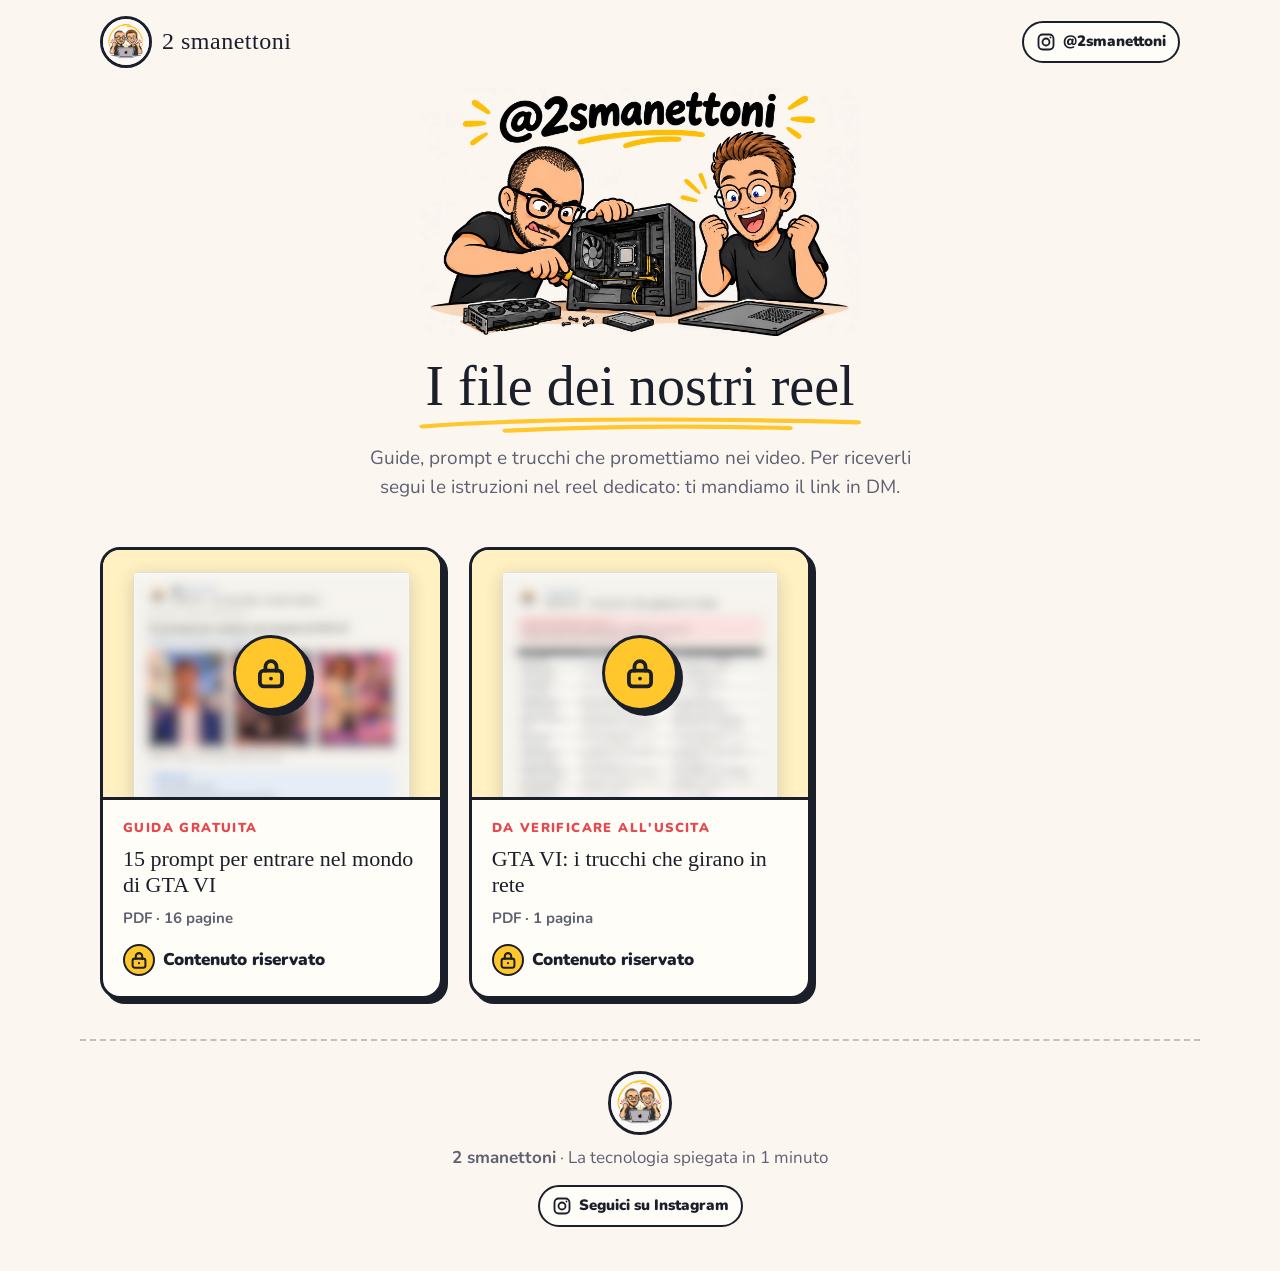
==== index.html @ 3a38d05f "Sito 2 smanettoni Home con copertine sfocate e popup, pagine riservate p/<id>/ con anteprima e downl" ====
<!doctype html>
<html lang="it">
<head>
<meta charset="utf-8">
<meta name="viewport" content="width=device-width, initial-scale=1">
<title>2 smanettoni · La tecnologia spiegata in 1 minuto</title>
<meta name="description" content="Guide e file gratuiti dei reel di @2smanettoni: la tecnologia spiegata in 1 minuto.">
<meta name="theme-color" content="#FCF6F1">
<link rel="icon" href="assets/favicon.png">
<link rel="apple-touch-icon" href="assets/favicon.png">
<meta property="og:type" content="website">
<meta property="og:locale" content="it_IT">
<meta property="og:site_name" content="2 smanettoni">
<meta property="og:title" content="2 smanettoni · La tecnologia spiegata in 1 minuto">
<meta property="og:description" content="Guide e file gratuiti dei reel di @2smanettoni: la tecnologia spiegata in 1 minuto.">
<meta property="og:url" content="https://0x8e5afe.github.io/2smanettoni-website/">
<meta property="og:image" content="https://0x8e5afe.github.io/2smanettoni-website/assets/banner.jpg">
<meta name="twitter:card" content="summary_large_image">
<link rel="preconnect" href="https://fonts.googleapis.com">
<link rel="preconnect" href="https://fonts.gstatic.com" crossorigin>
<link href="https://fonts.googleapis.com/css2?family=Permanent+Marker&family=Nunito:wght@400;700;900&display=swap" rel="stylesheet">
<link rel="stylesheet" href="assets/style.css?v=1f679ff5">
<!-- Privacy-friendly analytics by Plausible -->
<script async src="https://stats.byreference.net/js/pa-OYn9YDxo6S1acWB1VPNhb.js"></script>
<script>
  window.plausible=window.plausible||function(){(plausible.q=plausible.q||[]).push(arguments)},plausible.init=plausible.init||function(i){plausible.o=i||{}};
  plausible.init()
</script>
</head>
<body class="home">
<header class="topbar">
  <a class="brand" href="">
    <img src="assets/logo.png" alt="" width="52" height="52">
    <span>2 smanettoni</span>
  </a>
  <a class="ig" href="https://www.instagram.com/2smanettoni/" target="_blank" rel="noopener"><svg viewBox="0 0 24 24" aria-hidden="true"><rect x="3" y="3" width="18" height="18" rx="5"/><circle cx="12" cy="12" r="4.2"/><circle cx="17.4" cy="6.6" r="1.1" class="dot"/></svg><span>@2smanettoni</span></a>
</header>
<main>
  <section class="hero">
    <img class="banner" src="assets/banner.jpg" alt="I due smanettoni al lavoro su un PC aperto" width="1672" height="941">
    <h1>I file dei nostri reel<svg class="scribble" viewBox="0 0 300 24" preserveAspectRatio="none" aria-hidden="true"><path d="M4 15 C 70 6, 160 4, 296 10" /><path d="M60 20 C 120 15, 190 14, 250 17" /></svg></h1>
    <p class="lead">Guide, prompt e trucchi che promettiamo nei video. Per riceverli segui le istruzioni nel reel dedicato: ti mandiamo il link in DM.</p>
  </section>
  <section class="list" aria-label="Contenuti">
    <button class="card" type="button" data-locked="15 prompt per entrare nel mondo di GTA VI">
      <span class="thumb"><img src="assets/blur/prompt-gta6.jpg" alt="" loading="lazy"><span class="lock"><svg viewBox="0 0 24 24" aria-hidden="true"><rect x="5" y="10.5" width="14" height="10" rx="2.5"/><path d="M8.5 10.5V8a3.5 3.5 0 0 1 7 0v2.5"/><circle cx="12" cy="15.5" r="1.2" class="dot"/></svg></span></span>
      <span class="card-body">
        <span class="kicker">Guida gratuita</span>
        <span class="card-title">15 prompt per entrare nel mondo di GTA VI</span>
        <span class="meta">PDF · 16 pagine</span>
        <span class="card-cta"><svg viewBox="0 0 24 24" aria-hidden="true"><rect x="5" y="10.5" width="14" height="10" rx="2.5"/><path d="M8.5 10.5V8a3.5 3.5 0 0 1 7 0v2.5"/><circle cx="12" cy="15.5" r="1.2" class="dot"/></svg><span>Contenuto riservato</span></span>
      </span>
    </button>
    <button class="card" type="button" data-locked="GTA VI: i trucchi che girano in rete">
      <span class="thumb"><img src="assets/blur/trucchi-gta6.jpg" alt="" loading="lazy"><span class="lock"><svg viewBox="0 0 24 24" aria-hidden="true"><rect x="5" y="10.5" width="14" height="10" rx="2.5"/><path d="M8.5 10.5V8a3.5 3.5 0 0 1 7 0v2.5"/><circle cx="12" cy="15.5" r="1.2" class="dot"/></svg></span></span>
      <span class="card-body">
        <span class="kicker">Da verificare all&#39;uscita</span>
        <span class="card-title">GTA VI: i trucchi che girano in rete</span>
        <span class="meta">PDF · 1 pagina</span>
        <span class="card-cta"><svg viewBox="0 0 24 24" aria-hidden="true"><rect x="5" y="10.5" width="14" height="10" rx="2.5"/><path d="M8.5 10.5V8a3.5 3.5 0 0 1 7 0v2.5"/><circle cx="12" cy="15.5" r="1.2" class="dot"/></svg><span>Contenuto riservato</span></span>
      </span>
    </button>
  </section>
</main>
<footer class="footer">
  <img src="assets/logo.png" alt="" width="64" height="64">
  <p><strong>2 smanettoni</strong> · La tecnologia spiegata in 1 minuto</p>
  <a class="ig" href="https://www.instagram.com/2smanettoni/" target="_blank" rel="noopener"><svg viewBox="0 0 24 24" aria-hidden="true"><rect x="3" y="3" width="18" height="18" rx="5"/><circle cx="12" cy="12" r="4.2"/><circle cx="17.4" cy="6.6" r="1.1" class="dot"/></svg><span>Seguici su Instagram</span></a>
</footer>
<dialog class="modal" aria-labelledby="modal-title">
  <span class="modal-icon"><svg viewBox="0 0 24 24" aria-hidden="true"><rect x="3" y="3" width="18" height="18" rx="5"/><path d="M3 8.5h18"/><path d="M8 3l3 5.5"/><path d="M13.5 3l3 5.5"/><path d="M10.5 12.2v5l4.3-2.5z" class="dot"/></svg></span>
  <p class="kicker modal-file"></p>
  <h2 id="modal-title">Contenuto riservato</h2>
  <p>Per vedere e scaricare questo contenuto segui le istruzioni nel reel dedicato: ti mandiamo il link in DM.</p>
  <div class="modal-actions">
    <a class="btn btn-main" href="https://www.instagram.com/2smanettoni/" target="_blank" rel="noopener"><svg viewBox="0 0 24 24" aria-hidden="true"><rect x="3" y="3" width="18" height="18" rx="5"/><circle cx="12" cy="12" r="4.2"/><circle cx="17.4" cy="6.6" r="1.1" class="dot"/></svg><span>Vai ai nostri reel</span></a>
    <button class="btn btn-ghost" type="button" data-close>Ho capito</button>
  </div>
</dialog>
<script src="assets/home.js?v=65718418"></script>
</body>
</html>
---- assets/style.css ----
:root {
  --bianchino: #FCF6F1;
  --carta: #FFFDF8;
  --inchiostro: #1B1F2A;
  --grigio: #5D6170;
  --giallo: #FFC72C;
  --giallo-tenue: #FFF1C2;
  --rosso: #E5484D;
  --bordo: 3px solid var(--inchiostro);
  --ombra: 5px 5px 0 var(--inchiostro);
  --marker: "Permanent Marker", "Comic Sans MS", cursive;
  --testo: "Nunito", system-ui, -apple-system, sans-serif;
}

* { box-sizing: border-box; }
html { -webkit-text-size-adjust: 100%; }
body {
  margin: 0;
  background: var(--bianchino);
  color: var(--inchiostro);
  font-family: var(--testo);
  font-size: 17px;
  line-height: 1.55;
}
img { display: block; max-width: 100%; height: auto; }
a { color: inherit; }
svg { fill: none; stroke: currentColor; stroke-width: 2.2; stroke-linecap: round; stroke-linejoin: round; }

/* Barra in alto */
.topbar {
  display: flex; align-items: center; justify-content: space-between; gap: 12px;
  max-width: 1120px; margin: 0 auto; padding: 16px 20px;
}
.brand { display: flex; align-items: center; gap: 10px; text-decoration: none; }
.brand img { width: 52px; height: 52px; border-radius: 50%; border: var(--bordo); background: #fff; }
.brand span { font-family: var(--marker); font-size: 24px; letter-spacing: .5px; }
.ig {
  display: inline-flex; align-items: center; gap: 7px;
  font-weight: 900; font-size: 15px; text-decoration: none;
  padding: 7px 12px; border-radius: 999px; border: 2px solid var(--inchiostro); background: var(--carta);
}
.ig svg { width: 20px; height: 20px; }
.ig .dot { fill: currentColor; stroke: none; }
.ig:hover { background: var(--giallo-tenue); }

/* Sottolineatura a pennarello */
h1 { position: relative; display: inline-block; font-family: var(--marker); font-weight: 400; line-height: 1.15; margin: 0 0 22px; }
.scribble { position: absolute; left: -2%; bottom: -16px; width: 104%; height: 20px; stroke: var(--giallo); stroke-width: 5; }
.kicker { margin: 0 0 8px; font-weight: 900; font-size: 13px; letter-spacing: 1.4px; text-transform: uppercase; color: var(--rosso); }
.meta { margin: 0; font-weight: 700; color: var(--grigio); font-size: 15px; }

/* Bottoni */
.btn {
  display: inline-flex; align-items: center; justify-content: center; gap: 10px;
  font: 900 18px/1 var(--testo); color: var(--inchiostro); text-decoration: none; cursor: pointer;
  padding: 16px 24px; border-radius: 14px; border: var(--bordo);
  transition: transform .12s ease, box-shadow .12s ease;
}
.btn svg { width: 24px; height: 24px; stroke-width: 2.6; }
.btn-main { background: var(--giallo); box-shadow: var(--ombra); }
.btn-main:hover { transform: translate(-1px, -1px); box-shadow: 6px 6px 0 var(--inchiostro); }
.btn-main:active { transform: translate(4px, 4px); box-shadow: 1px 1px 0 var(--inchiostro); }
.btn-ghost { background: var(--carta); }
.btn-ghost:hover { background: var(--giallo-tenue); }
.btn:focus-visible, .card:focus-visible, .ig:focus-visible { outline: 3px solid var(--rosso); outline-offset: 3px; }

/* Home */
.home main { max-width: 1120px; margin: 0 auto; padding: 0 20px; }
.hero { text-align: center; padding: 4px 0 30px; }
.banner { width: min(80%, 440px); margin: 0 auto 18px; border-radius: 22px; }
.hero h1 { font-size: clamp(34px, 6vw, 56px); }
.lead { max-width: 560px; margin: 4px auto 0; font-size: 19px; color: var(--grigio); position: relative; }

.list { display: grid; grid-template-columns: repeat(auto-fill, minmax(min(100%, 320px), 1fr)); gap: 26px; padding: 14px 0 40px; }
.card {
  display: flex; flex-direction: column; text-decoration: none; text-align: left; width: 100%; padding: 0;
  font: inherit; color: inherit; cursor: pointer;
  background: var(--carta); border: var(--bordo); border-radius: 20px; box-shadow: var(--ombra); overflow: hidden;
  transition: transform .12s ease, box-shadow .12s ease;
}
.card:hover { transform: translate(-2px, -2px); box-shadow: 7px 7px 0 var(--inchiostro); }
.thumb { position: relative; display: block; background: var(--giallo-tenue); border-bottom: var(--bordo); height: 250px; overflow: hidden; padding: 22px 30px 0; }
.thumb img { width: 100%; border-radius: 6px 6px 0 0; box-shadow: 0 4px 18px rgba(27, 31, 42, .18); }
.lock {
  position: absolute; left: 50%; top: 50%; transform: translate(-50%, -50%);
  width: 76px; height: 76px; border-radius: 50%; display: grid; place-items: center;
  background: var(--giallo); border: var(--bordo); box-shadow: var(--ombra);
}
.lock svg { width: 38px; height: 38px; stroke-width: 2.4; }
.lock .dot, .card-cta .dot, .modal-icon .dot { fill: currentColor; stroke: none; }
.card-body { padding: 18px 20px 20px; display: flex; flex-direction: column; flex: 1; }
.card-body .kicker, .card-body .meta { display: block; }
.card-title { display: block; font-family: var(--marker); font-weight: 400; font-size: 22px; line-height: 1.2; margin: 0 0 8px; }

/* Popup */
.modal {
  width: min(calc(100% - 32px), 440px); padding: 30px 26px 26px; text-align: center; color: var(--inchiostro);
  background: var(--carta); border: var(--bordo); border-radius: 22px; box-shadow: 7px 7px 0 var(--inchiostro);
}
.modal::backdrop { background: rgba(27, 31, 42, .55); }
.modal-icon { display: inline-grid; place-items: center; width: 72px; height: 72px; border-radius: 50%; background: var(--giallo); border: var(--bordo); margin-bottom: 14px; }
.modal-icon svg { width: 36px; height: 36px; stroke-width: 2.2; }
.modal h2 { font-family: var(--marker); font-weight: 400; font-size: 28px; line-height: 1.15; margin: 0 0 10px; }
.modal p { margin: 0 0 20px; font-size: 17px; }
.modal .kicker { margin-bottom: 6px; }
.modal-actions { display: flex; flex-direction: column; gap: 12px; }
.modal-actions .btn { width: 100%; }
.modal-actions .btn svg .dot { fill: currentColor; stroke: none; }
.card-cta { margin-top: auto; padding-top: 14px; display: inline-flex; align-items: center; gap: 8px; font-weight: 900; }
.card-cta svg { width: 22px; height: 22px; padding: 3px; background: var(--giallo); border-radius: 50%; border: 2px solid var(--inchiostro); box-sizing: content-box; }

/* Pagina del file */
.file { max-width: 1120px; margin: 0 auto; padding: 10px 20px 40px; display: grid; gap: 34px; }
.info h1 { font-size: clamp(30px, 5vw, 44px); }
.desc { margin: 4px 0 10px; font-size: 18px; }
.actions { display: flex; flex-wrap: wrap; gap: 14px; margin: 22px 0 12px; }
.note { margin: 0; font-size: 14px; color: var(--grigio); }

.preview { background: var(--giallo-tenue); border: var(--bordo); border-radius: 22px; padding: 22px; }
.pages { display: flex; flex-direction: column; gap: 18px; max-height: 78vh; overflow-y: auto; overscroll-behavior: contain; padding: 2px 4px 6px; }
.page { flex: 0 0 auto; margin: 0; background: #fff; border-radius: 6px; box-shadow: 0 4px 18px rgba(27, 31, 42, .18); overflow: hidden; }
.page img, .page canvas { display: block; width: 100%; height: auto; }
.page-label { text-align: center; font-size: 13px; font-weight: 700; color: var(--grigio); margin: -8px 0 0; }

.sticky-dl { display: none; }

@media (min-width: 900px) {
  .file { grid-template-columns: minmax(0, 5fr) minmax(0, 6fr); align-items: start; padding-top: 30px; }
  .info { position: sticky; top: 30px; }
}
@media (max-width: 899px) {
  .pages { max-height: none; overflow: visible; }
  .preview { padding: 14px; border-radius: 18px; }
  .sticky-dl {
    display: block; position: fixed; left: 0; right: 0; bottom: 0; z-index: 10;
    padding: 12px 16px calc(12px + env(safe-area-inset-bottom));
    background: rgba(252, 246, 241, .95); border-top: 2px solid var(--inchiostro);
    transform: translateY(110%); transition: transform .2s ease;
  }
  .sticky-dl.show { transform: none; }
  .sticky-dl .btn { width: 100%; }
  .file-page .footer { padding-bottom: 110px; }
}
@media (max-width: 520px) {
  body { font-size: 16px; }
  .topbar { padding: 12px 16px; }
  .home main, .file { padding-left: 16px; padding-right: 16px; }
  .brand img { width: 44px; height: 44px; }
  .brand span { font-size: 20px; }
  .ig span { display: none; }
  .ig { padding: 8px; }
  .actions .btn { flex: 1 1 100%; }
  .thumb { height: 210px; }
}

/* Footer */
.footer { text-align: center; padding: 30px 20px 44px; border-top: 2px dashed rgba(27, 31, 42, .25); max-width: 1120px; margin: 0 auto; }
.footer img { width: 64px; height: 64px; border-radius: 50%; border: var(--bordo); margin: 0 auto 10px; background: #fff; }
.footer p { margin: 0 0 14px; color: var(--grigio); }
.footer .ig span { display: inline; }

.toast {
  position: fixed; left: 50%; bottom: 28px; transform: translate(-50%, 20px); opacity: 0; pointer-events: none;
  background: var(--inchiostro); color: #fff; font-weight: 700; padding: 10px 18px; border-radius: 999px; z-index: 20;
  transition: opacity .2s, transform .2s;
}
.toast.show { opacity: 1; transform: translate(-50%, 0); }

@media (prefers-reduced-motion: reduce) { * { transition: none !important; } }
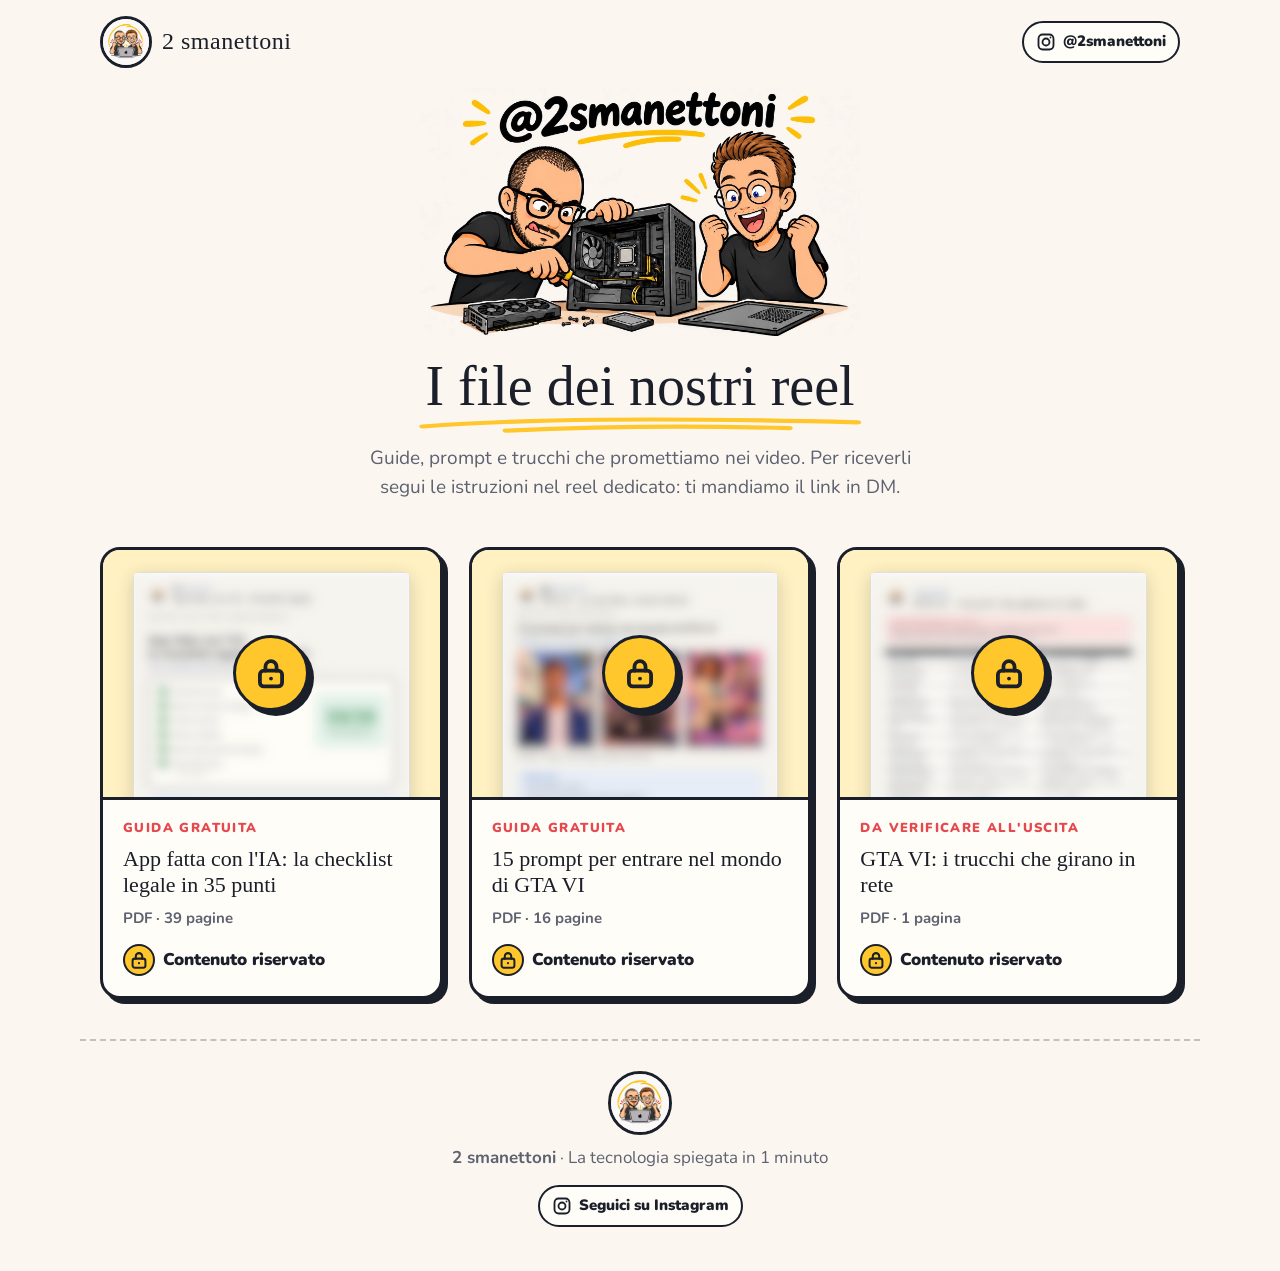
==== commit 2c8e61d5: "Guida «App fatta con l'IA: la checklist legale in 35 punti» PDF di 39 pagine con sommario cliccabile" ====
--- a/index.html
+++ b/index.html
@@ -13,13 +13,13 @@
 <meta property="og:site_name" content="2 smanettoni">
 <meta property="og:title" content="2 smanettoni · La tecnologia spiegata in 1 minuto">
 <meta property="og:description" content="Guide e file gratuiti dei reel di @2smanettoni: la tecnologia spiegata in 1 minuto.">
-<meta property="og:url" content="https://0x8e5afe.github.io/2smanettoni-website/">
-<meta property="og:image" content="https://0x8e5afe.github.io/2smanettoni-website/assets/banner.jpg">
+<meta property="og:url" content="https://2smanettoni.thatsabyte.com/">
+<meta property="og:image" content="https://2smanettoni.thatsabyte.com/assets/banner.jpg">
 <meta name="twitter:card" content="summary_large_image">
 <link rel="preconnect" href="https://fonts.googleapis.com">
 <link rel="preconnect" href="https://fonts.gstatic.com" crossorigin>
 <link href="https://fonts.googleapis.com/css2?family=Permanent+Marker&family=Nunito:wght@400;700;900&display=swap" rel="stylesheet">
-<link rel="stylesheet" href="assets/style.css?v=1f679ff5">
+<link rel="stylesheet" href="assets/style.css?v=7804c8d5">
 <!-- Privacy-friendly analytics by Plausible -->
 <script async src="https://stats.byreference.net/js/pa-OYn9YDxo6S1acWB1VPNhb.js"></script>
 <script>
@@ -42,22 +42,34 @@
     <p class="lead">Guide, prompt e trucchi che promettiamo nei video. Per riceverli segui le istruzioni nel reel dedicato: ti mandiamo il link in DM.</p>
   </section>
   <section class="list" aria-label="Contenuti">
-    <button class="card" type="button" data-locked="15 prompt per entrare nel mondo di GTA VI">
+    <button class="card" type="button" data-locked="App fatta con l&#39;IA: la checklist legale in 35 punti" data-slug="checklist-legale-app-ia" data-reel="https://www.instagram.com/reel/DgAnHlKofEl/">
+      <span class="thumb"><img src="assets/blur/checklist-legale-app-ia.jpg" alt="" loading="lazy"><span class="lock"><svg viewBox="0 0 24 24" aria-hidden="true"><rect x="5" y="10.5" width="14" height="10" rx="2.5"/><path d="M8.5 10.5V8a3.5 3.5 0 0 1 7 0v2.5"/><circle cx="12" cy="15.5" r="1.2" class="dot"/></svg></span></span>
+      <span class="card-body">
+        <span class="kicker">Guida gratuita</span>
+        <span class="card-title">App fatta con l&#39;IA: la checklist legale in 35 punti</span>
+        <span class="meta">PDF · 39 pagine</span>
+        <span class="card-cta"><svg viewBox="0 0 24 24" aria-hidden="true"><rect x="5" y="10.5" width="14" height="10" rx="2.5"/><path d="M8.5 10.5V8a3.5 3.5 0 0 1 7 0v2.5"/><circle cx="12" cy="15.5" r="1.2" class="dot"/></svg><span>Contenuto riservato</span></span>
+        <span class="card-cta card-open"><svg viewBox="0 0 24 24" aria-hidden="true"><path d="M12 4v11"/><path d="M7 10.5l5 5 5-5"/><path d="M5 19.5h14"/></svg><span>Apri e scarica</span></span>
+      </span>
+    </button>
+    <button class="card" type="button" data-locked="15 prompt per entrare nel mondo di GTA VI" data-slug="prompt-gta6" data-reel="https://www.instagram.com/p/DfsEMw4Cjcz/">
       <span class="thumb"><img src="assets/blur/prompt-gta6.jpg" alt="" loading="lazy"><span class="lock"><svg viewBox="0 0 24 24" aria-hidden="true"><rect x="5" y="10.5" width="14" height="10" rx="2.5"/><path d="M8.5 10.5V8a3.5 3.5 0 0 1 7 0v2.5"/><circle cx="12" cy="15.5" r="1.2" class="dot"/></svg></span></span>
       <span class="card-body">
         <span class="kicker">Guida gratuita</span>
         <span class="card-title">15 prompt per entrare nel mondo di GTA VI</span>
         <span class="meta">PDF · 16 pagine</span>
         <span class="card-cta"><svg viewBox="0 0 24 24" aria-hidden="true"><rect x="5" y="10.5" width="14" height="10" rx="2.5"/><path d="M8.5 10.5V8a3.5 3.5 0 0 1 7 0v2.5"/><circle cx="12" cy="15.5" r="1.2" class="dot"/></svg><span>Contenuto riservato</span></span>
+        <span class="card-cta card-open"><svg viewBox="0 0 24 24" aria-hidden="true"><path d="M12 4v11"/><path d="M7 10.5l5 5 5-5"/><path d="M5 19.5h14"/></svg><span>Apri e scarica</span></span>
       </span>
     </button>
-    <button class="card" type="button" data-locked="GTA VI: i trucchi che girano in rete">
+    <button class="card" type="button" data-locked="GTA VI: i trucchi che girano in rete" data-slug="trucchi-gta6" data-reel="https://www.instagram.com/p/Dfmy-GXooBY/">
       <span class="thumb"><img src="assets/blur/trucchi-gta6.jpg" alt="" loading="lazy"><span class="lock"><svg viewBox="0 0 24 24" aria-hidden="true"><rect x="5" y="10.5" width="14" height="10" rx="2.5"/><path d="M8.5 10.5V8a3.5 3.5 0 0 1 7 0v2.5"/><circle cx="12" cy="15.5" r="1.2" class="dot"/></svg></span></span>
       <span class="card-body">
         <span class="kicker">Da verificare all&#39;uscita</span>
         <span class="card-title">GTA VI: i trucchi che girano in rete</span>
         <span class="meta">PDF · 1 pagina</span>
         <span class="card-cta"><svg viewBox="0 0 24 24" aria-hidden="true"><rect x="5" y="10.5" width="14" height="10" rx="2.5"/><path d="M8.5 10.5V8a3.5 3.5 0 0 1 7 0v2.5"/><circle cx="12" cy="15.5" r="1.2" class="dot"/></svg><span>Contenuto riservato</span></span>
+        <span class="card-cta card-open"><svg viewBox="0 0 24 24" aria-hidden="true"><path d="M12 4v11"/><path d="M7 10.5l5 5 5-5"/><path d="M5 19.5h14"/></svg><span>Apri e scarica</span></span>
       </span>
     </button>
   </section>
@@ -73,10 +85,10 @@
   <h2 id="modal-title">Contenuto riservato</h2>
   <p>Per vedere e scaricare questo contenuto segui le istruzioni nel reel dedicato: ti mandiamo il link in DM.</p>
   <div class="modal-actions">
-    <a class="btn btn-main" href="https://www.instagram.com/2smanettoni/" target="_blank" rel="noopener"><svg viewBox="0 0 24 24" aria-hidden="true"><rect x="3" y="3" width="18" height="18" rx="5"/><circle cx="12" cy="12" r="4.2"/><circle cx="17.4" cy="6.6" r="1.1" class="dot"/></svg><span>Vai ai nostri reel</span></a>
+    <a class="btn btn-main modal-reel" href="https://www.instagram.com/2smanettoni/" data-default="https://www.instagram.com/2smanettoni/" target="_blank" rel="noopener"><svg viewBox="0 0 24 24" aria-hidden="true"><rect x="3" y="3" width="18" height="18" rx="5"/><circle cx="12" cy="12" r="4.2"/><circle cx="17.4" cy="6.6" r="1.1" class="dot"/></svg><span>Guarda il reel</span></a>
     <button class="btn btn-ghost" type="button" data-close>Ho capito</button>
   </div>
 </dialog>
-<script src="assets/home.js?v=65718418"></script>
+<script src="assets/home.js?v=f0a1dbdb"></script>
 </body>
 </html>
--- a/assets/style.css
+++ b/assets/style.css
@@ -167,3 +167,8 @@
 .toast.show { opacity: 1; transform: translate(-50%, 0); }
 
 @media (prefers-reduced-motion: reduce) { * { transition: none !important; } }
+
+/* Card sbloccata (link con id già aperto su questo browser) */
+.card-open { display: none; }
+.card.unlocked .card-open { display: inline-flex; }
+.card.unlocked .card-cta:not(.card-open), .card.unlocked .lock { display: none; }
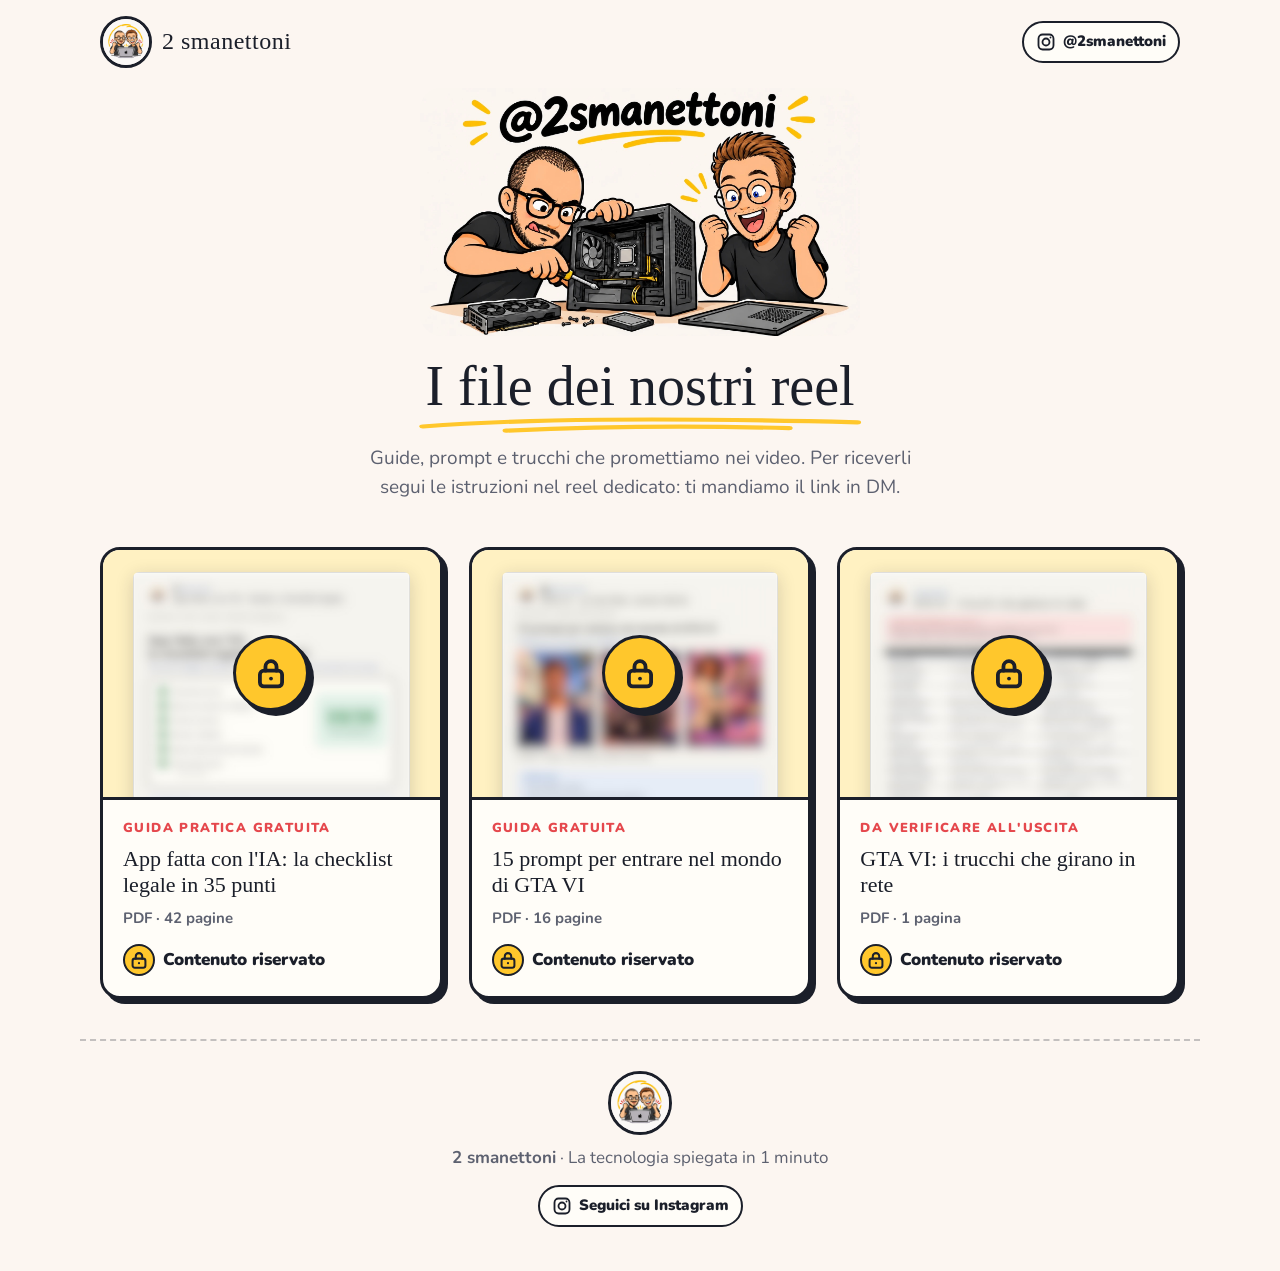
==== commit 34c2a4d0: "Checklist legale diventa una guida pratica e punta al nuovo reel PDF di 42 pagine: introduzione con " ====
--- a/index.html
+++ b/index.html
@@ -42,12 +42,12 @@
     <p class="lead">Guide, prompt e trucchi che promettiamo nei video. Per riceverli segui le istruzioni nel reel dedicato: ti mandiamo il link in DM.</p>
   </section>
   <section class="list" aria-label="Contenuti">
-    <button class="card" type="button" data-locked="App fatta con l&#39;IA: la checklist legale in 35 punti" data-slug="checklist-legale-app-ia" data-reel="https://www.instagram.com/reel/DgAnHlKofEl/">
+    <button class="card" type="button" data-locked="App fatta con l&#39;IA: la checklist legale in 35 punti" data-slug="checklist-legale-app-ia" data-reel="https://www.instagram.com/reel/DgFvmXPImTD/">
       <span class="thumb"><img src="assets/blur/checklist-legale-app-ia.jpg" alt="" loading="lazy"><span class="lock"><svg viewBox="0 0 24 24" aria-hidden="true"><rect x="5" y="10.5" width="14" height="10" rx="2.5"/><path d="M8.5 10.5V8a3.5 3.5 0 0 1 7 0v2.5"/><circle cx="12" cy="15.5" r="1.2" class="dot"/></svg></span></span>
       <span class="card-body">
-        <span class="kicker">Guida gratuita</span>
+        <span class="kicker">Guida pratica gratuita</span>
         <span class="card-title">App fatta con l&#39;IA: la checklist legale in 35 punti</span>
-        <span class="meta">PDF · 39 pagine</span>
+        <span class="meta">PDF · 42 pagine</span>
         <span class="card-cta"><svg viewBox="0 0 24 24" aria-hidden="true"><rect x="5" y="10.5" width="14" height="10" rx="2.5"/><path d="M8.5 10.5V8a3.5 3.5 0 0 1 7 0v2.5"/><circle cx="12" cy="15.5" r="1.2" class="dot"/></svg><span>Contenuto riservato</span></span>
         <span class="card-cta card-open"><svg viewBox="0 0 24 24" aria-hidden="true"><path d="M12 4v11"/><path d="M7 10.5l5 5 5-5"/><path d="M5 19.5h14"/></svg><span>Apri e scarica</span></span>
       </span>
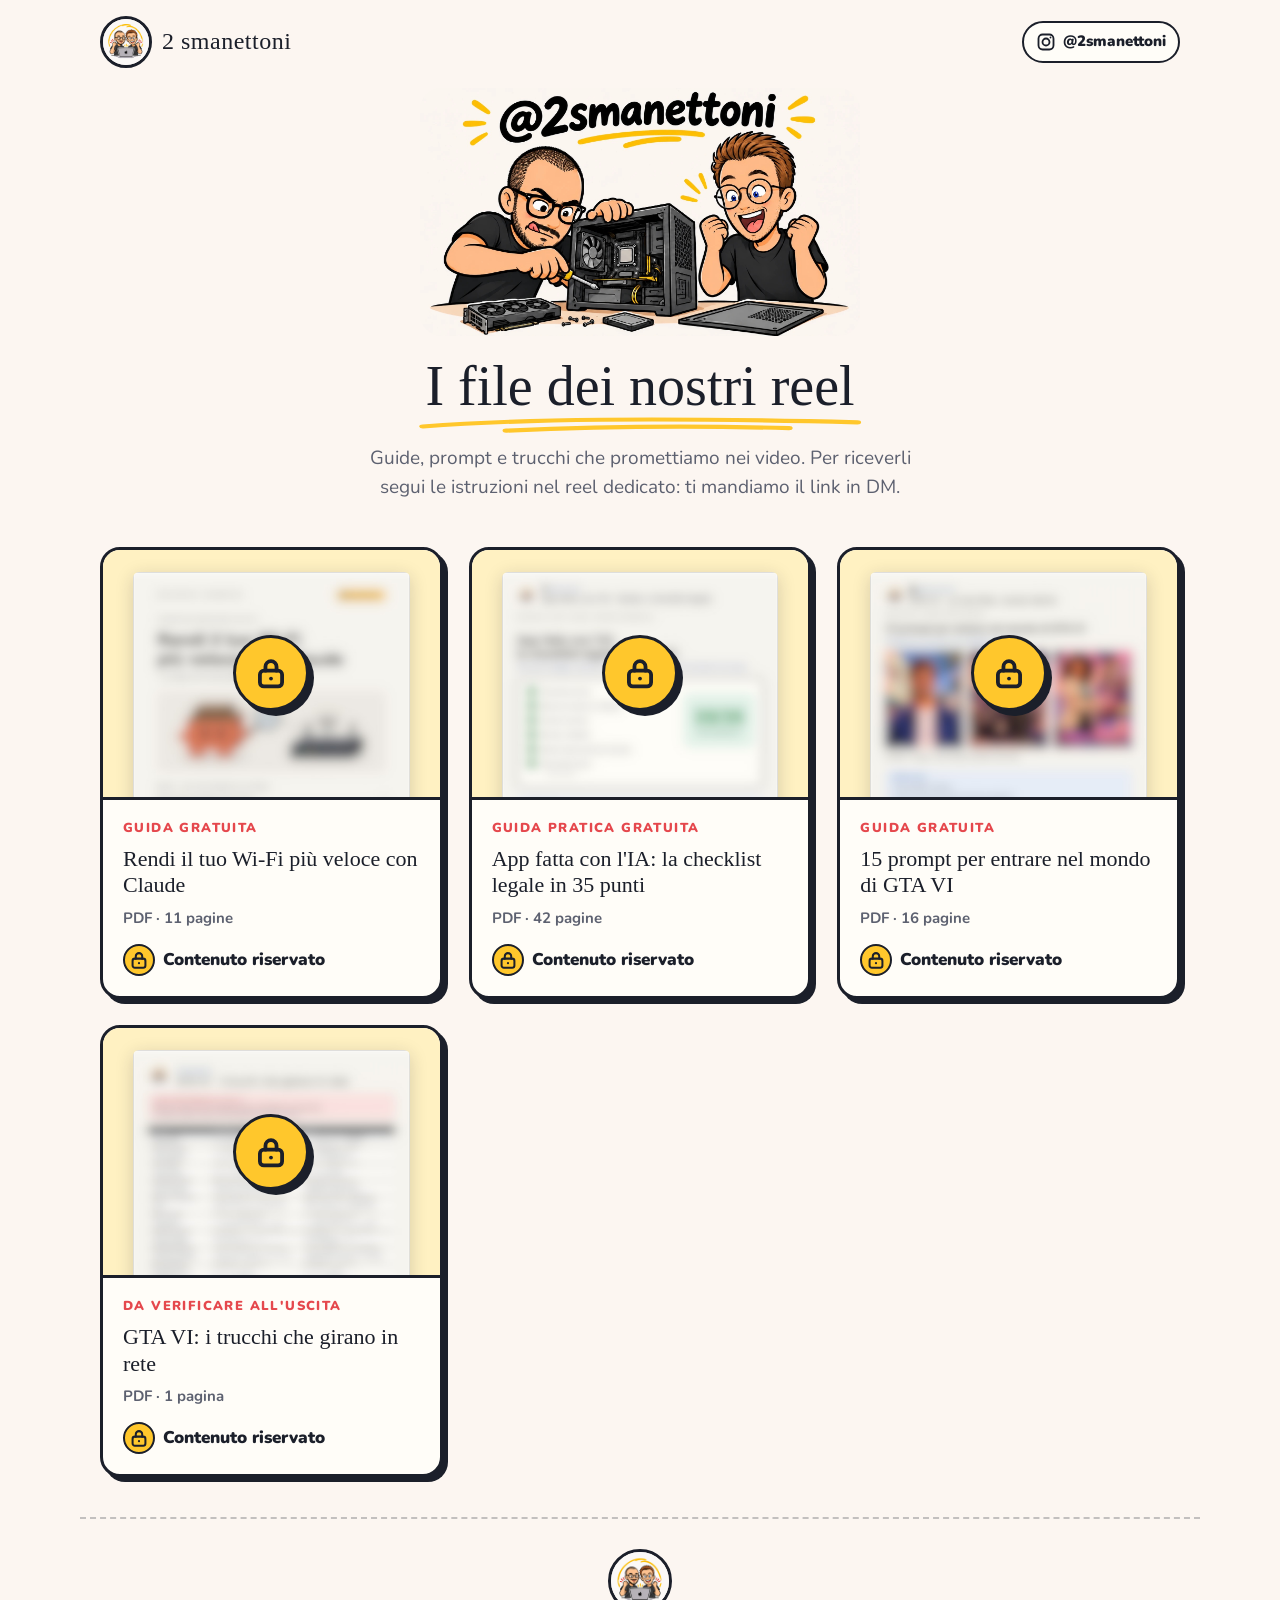
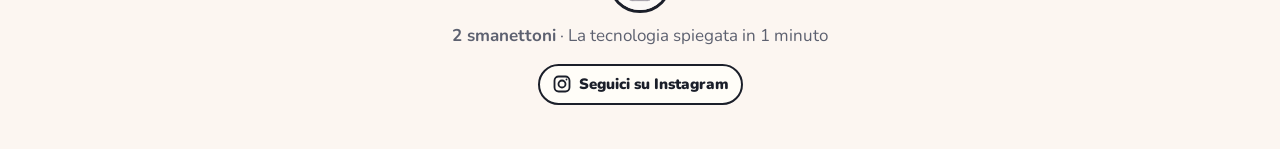
==== commit 2472eafb: "Guida «Rendi il tuo Wi-Fi più veloce con Claude» Co-Authored-By: Claude Opus 5.5 <noreply@anthropic." ====
--- a/index.html
+++ b/index.html
@@ -42,6 +42,16 @@
     <p class="lead">Guide, prompt e trucchi che promettiamo nei video. Per riceverli segui le istruzioni nel reel dedicato: ti mandiamo il link in DM.</p>
   </section>
   <section class="list" aria-label="Contenuti">
+    <button class="card" type="button" data-locked="Rendi il tuo Wi-Fi più veloce con Claude" data-slug="wifi-veloce-claude">
+      <span class="thumb"><img src="assets/blur/wifi-veloce-claude.jpg" alt="" loading="lazy"><span class="lock"><svg viewBox="0 0 24 24" aria-hidden="true"><rect x="5" y="10.5" width="14" height="10" rx="2.5"/><path d="M8.5 10.5V8a3.5 3.5 0 0 1 7 0v2.5"/><circle cx="12" cy="15.5" r="1.2" class="dot"/></svg></span></span>
+      <span class="card-body">
+        <span class="kicker">Guida gratuita</span>
+        <span class="card-title">Rendi il tuo Wi-Fi più veloce con Claude</span>
+        <span class="meta">PDF · 11 pagine</span>
+        <span class="card-cta"><svg viewBox="0 0 24 24" aria-hidden="true"><rect x="5" y="10.5" width="14" height="10" rx="2.5"/><path d="M8.5 10.5V8a3.5 3.5 0 0 1 7 0v2.5"/><circle cx="12" cy="15.5" r="1.2" class="dot"/></svg><span>Contenuto riservato</span></span>
+        <span class="card-cta card-open"><svg viewBox="0 0 24 24" aria-hidden="true"><path d="M12 4v11"/><path d="M7 10.5l5 5 5-5"/><path d="M5 19.5h14"/></svg><span>Apri e scarica</span></span>
+      </span>
+    </button>
     <button class="card" type="button" data-locked="App fatta con l&#39;IA: la checklist legale in 35 punti" data-slug="checklist-legale-app-ia" data-reel="https://www.instagram.com/reel/DgFvmXPImTD/">
       <span class="thumb"><img src="assets/blur/checklist-legale-app-ia.jpg" alt="" loading="lazy"><span class="lock"><svg viewBox="0 0 24 24" aria-hidden="true"><rect x="5" y="10.5" width="14" height="10" rx="2.5"/><path d="M8.5 10.5V8a3.5 3.5 0 0 1 7 0v2.5"/><circle cx="12" cy="15.5" r="1.2" class="dot"/></svg></span></span>
       <span class="card-body">
